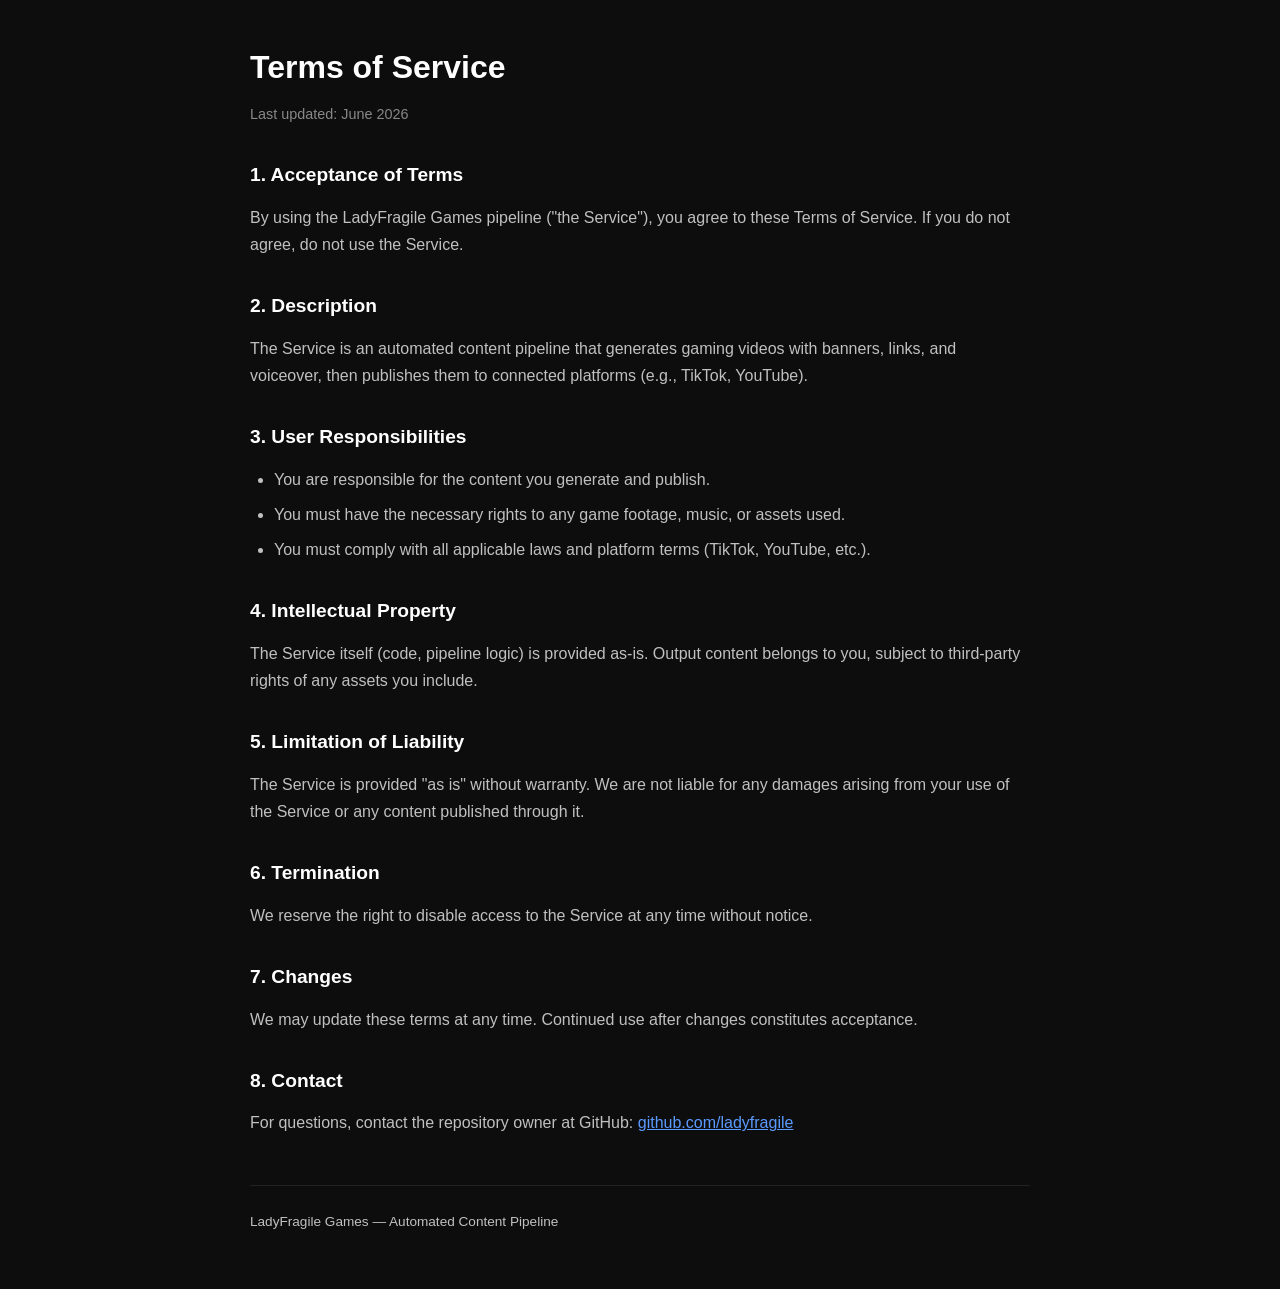
==== index.html @ f2a36dc0 "Initial commit - Terms of Service & Privacy Policy" ====
<!DOCTYPE html>
<html lang="en">
<head>
  <meta charset="UTF-8">
  <meta name="viewport" content="width=device-width, initial-scale=1">
  <title>Terms of Service — LadyFragile Games</title>
  <style>
    * { margin: 0; padding: 0; box-sizing: border-box; }
    body { font-family: -apple-system, BlinkMacSystemFont, 'Segoe UI', Roboto, sans-serif; color: #e0e0e0; background: #0d0d0d; line-height: 1.7; padding: 40px 20px; }
    .container { max-width: 780px; margin: 0 auto; }
    h1 { font-size: 2rem; font-weight: 700; margin-bottom: 8px; color: #fff; }
    .date { color: #888; font-size: 0.9rem; margin-bottom: 32px; }
    h2 { font-size: 1.2rem; font-weight: 600; margin-top: 32px; margin-bottom: 12px; color: #fff; }
    p { margin-bottom: 16px; color: #c0c0c0; }
    ul { margin: 12px 0 20px 24px; color: #c0c0c0; }
    li { margin-bottom: 8px; }
    strong { color: #e0e0e0; }
    a { color: #5b9aff; }
    .footer { margin-top: 48px; padding-top: 24px; border-top: 1px solid #222; font-size: 0.85rem; color: #666; }
  </style>
</head>
<body>
<div class="container">
  <h1>Terms of Service</h1>
  <p class="date">Last updated: June 2026</p>

  <h2>1. Acceptance of Terms</h2>
  <p>By using the LadyFragile Games pipeline ("the Service"), you agree to these Terms of Service. If you do not agree, do not use the Service.</p>

  <h2>2. Description</h2>
  <p>The Service is an automated content pipeline that generates gaming videos with banners, links, and voiceover, then publishes them to connected platforms (e.g., TikTok, YouTube).</p>

  <h2>3. User Responsibilities</h2>
  <ul>
    <li>You are responsible for the content you generate and publish.</li>
    <li>You must have the necessary rights to any game footage, music, or assets used.</li>
    <li>You must comply with all applicable laws and platform terms (TikTok, YouTube, etc.).</li>
  </ul>

  <h2>4. Intellectual Property</h2>
  <p>The Service itself (code, pipeline logic) is provided as-is. Output content belongs to you, subject to third-party rights of any assets you include.</p>

  <h2>5. Limitation of Liability</h2>
  <p>The Service is provided "as is" without warranty. We are not liable for any damages arising from your use of the Service or any content published through it.</p>

  <h2>6. Termination</h2>
  <p>We reserve the right to disable access to the Service at any time without notice.</p>

  <h2>7. Changes</h2>
  <p>We may update these terms at any time. Continued use after changes constitutes acceptance.</p>

  <h2>8. Contact</h2>
  <p>For questions, contact the repository owner at GitHub: <a href="https://github.com/ladyfragile" target="_blank">github.com/ladyfragile</a></p>

  <div class="footer">
    <p>LadyFragile Games — Automated Content Pipeline</p>
  </div>
</div>
</body>
</html>
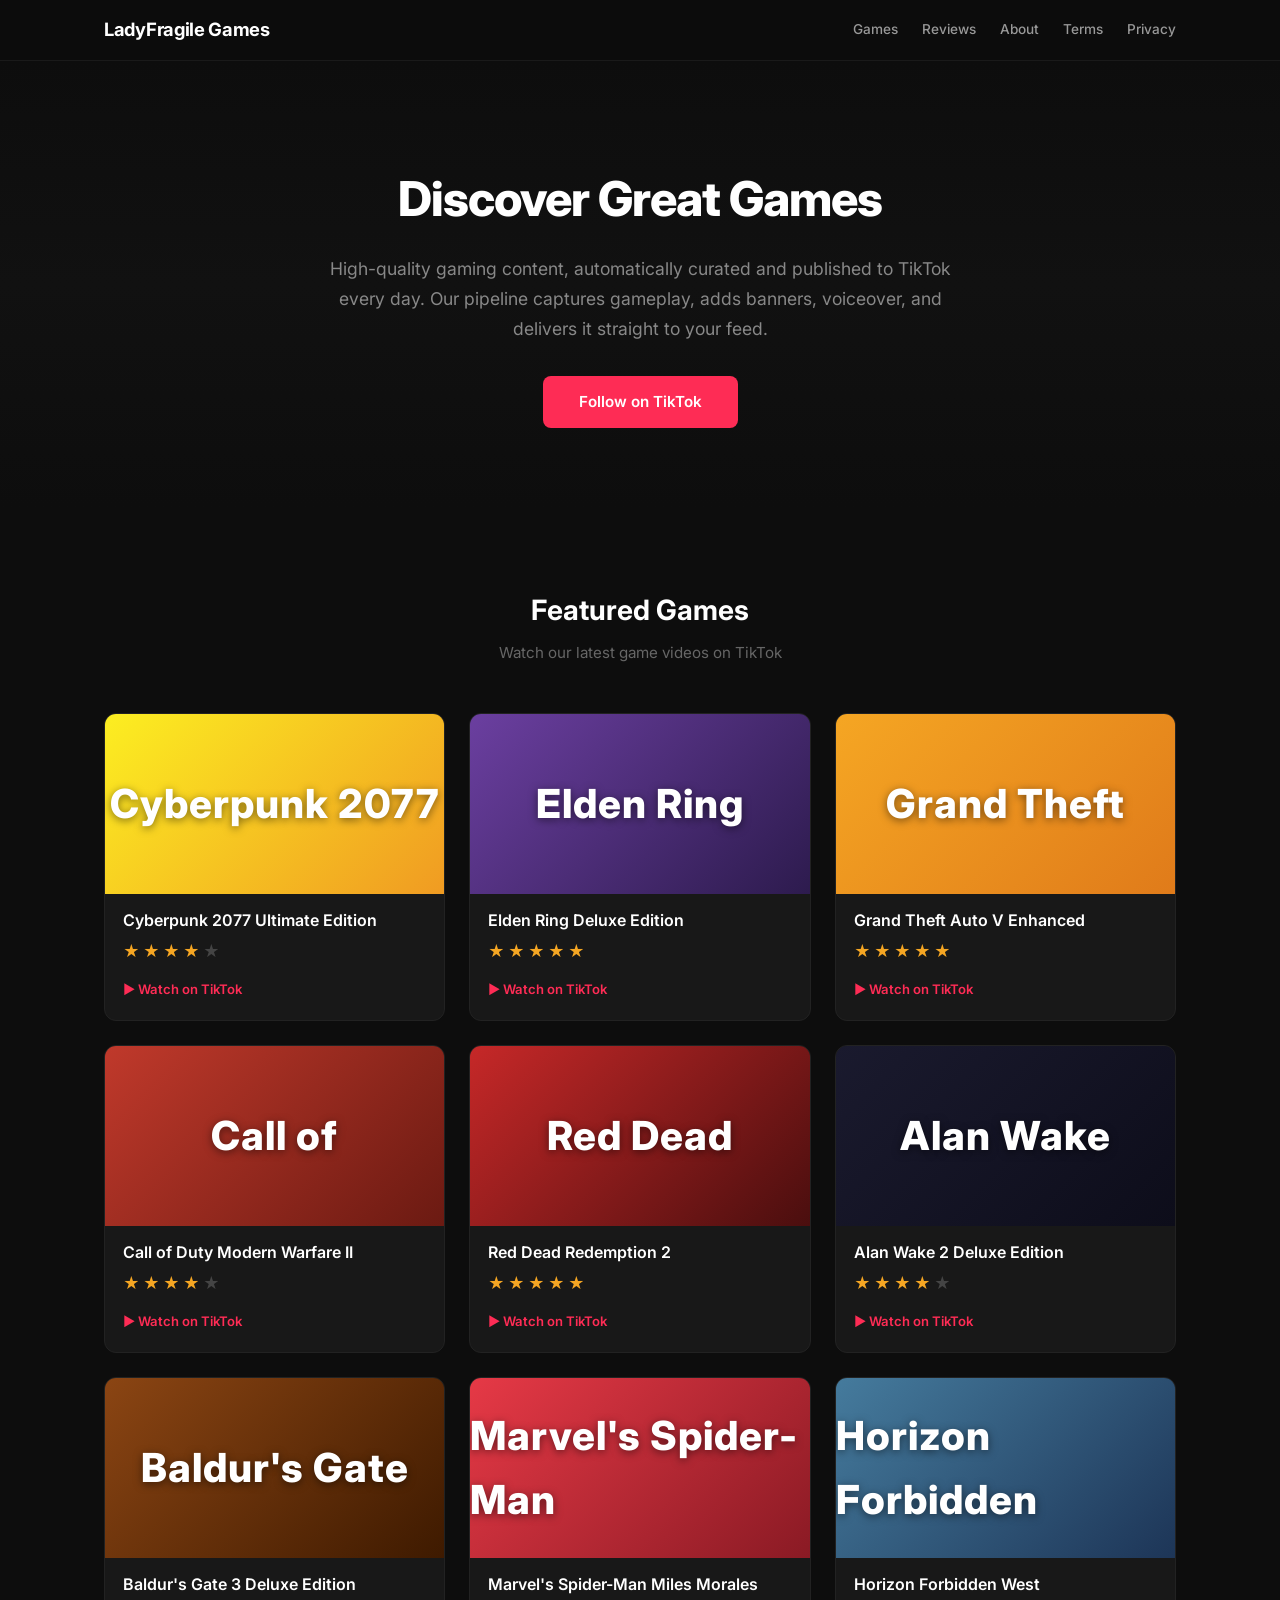
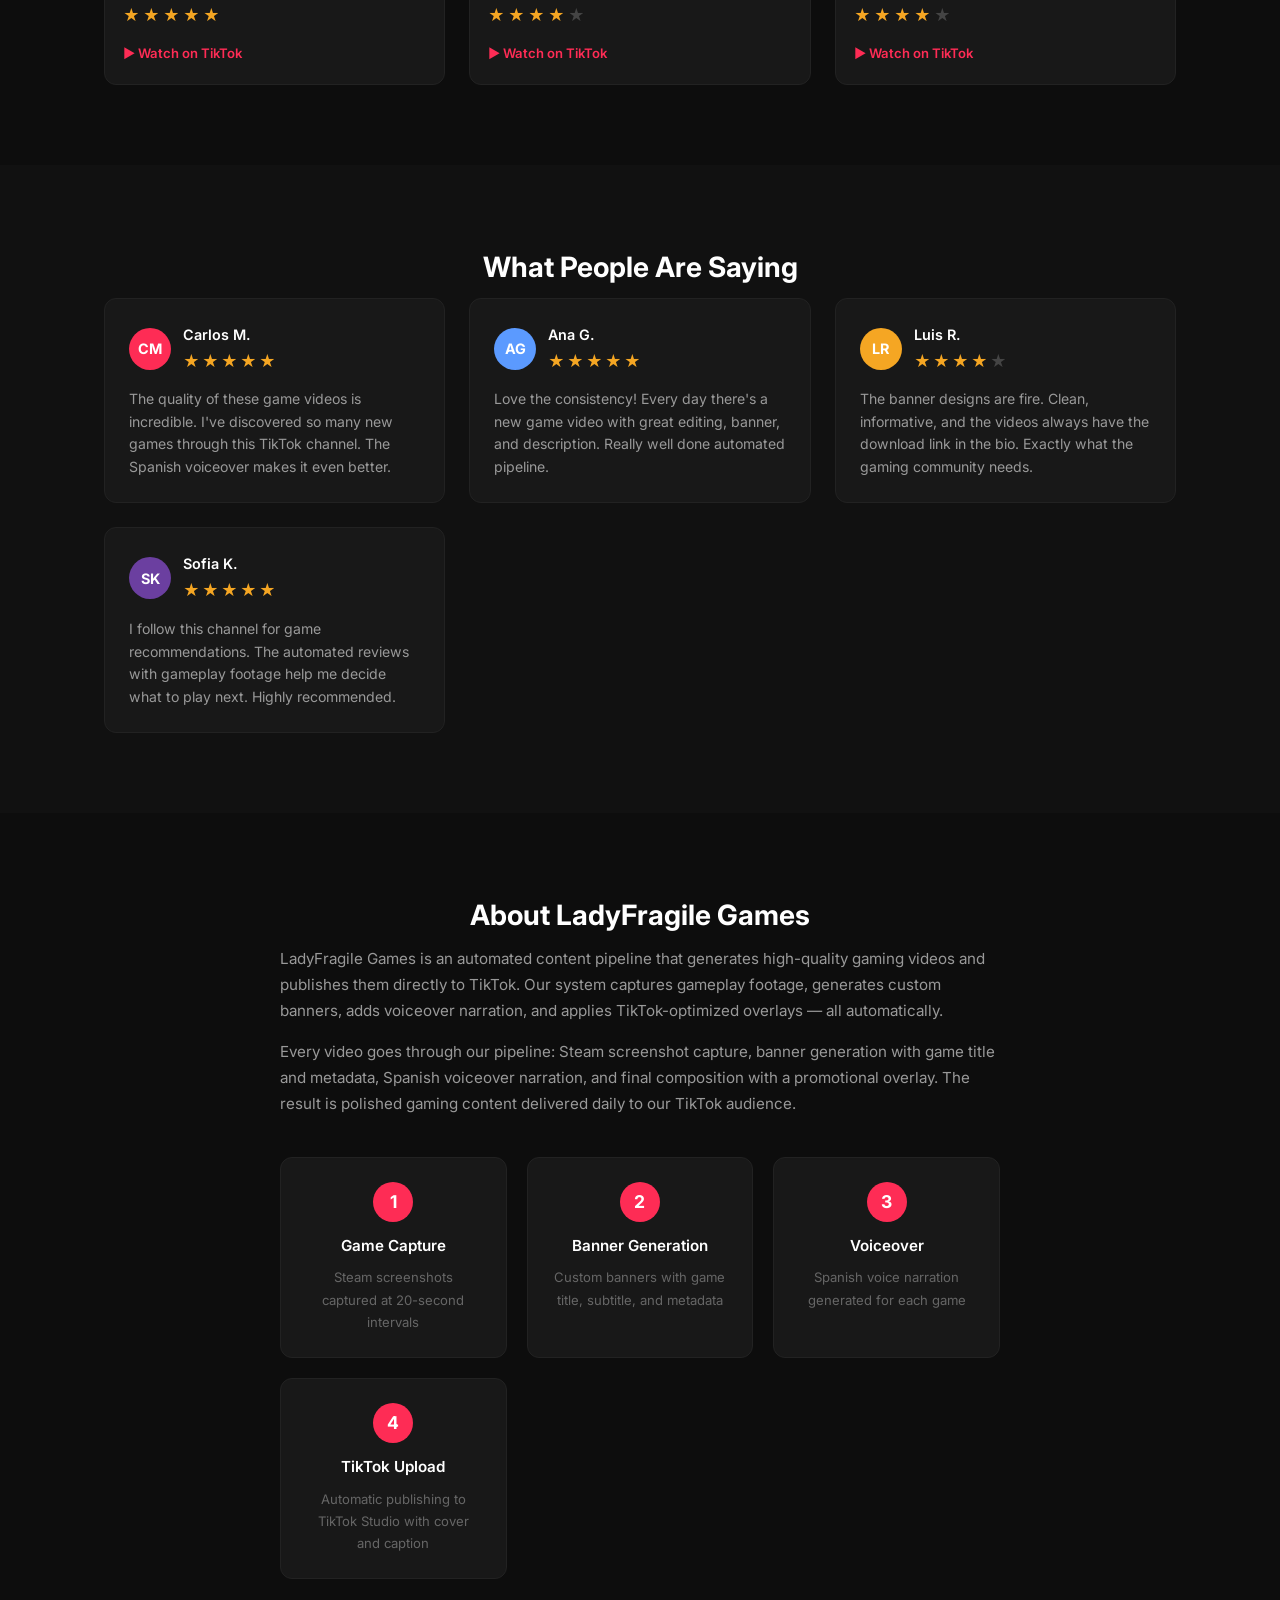
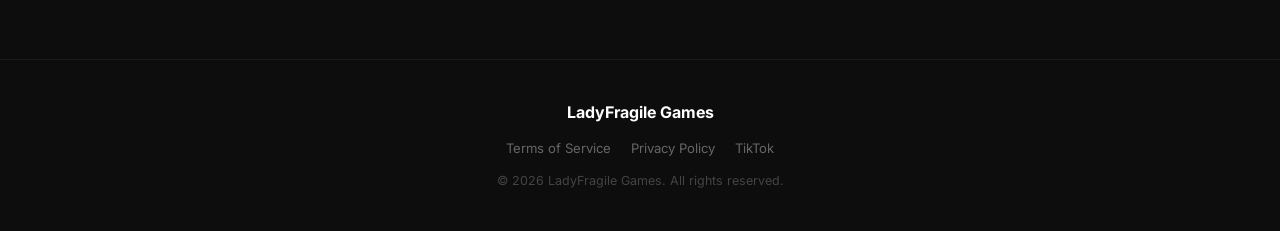
==== commit cfa9b17b: "Add homepage with games grid, reviews, and about section - Move Terms of Service to /terms/index.htm" ====
--- a/index.html
+++ b/index.html
@@ -3,58 +3,113 @@
 <head>
   <meta charset="UTF-8">
   <meta name="viewport" content="width=device-width, initial-scale=1">
-  <title>Terms of Service — LadyFragile Games</title>
-  <style>
-    * { margin: 0; padding: 0; box-sizing: border-box; }
-    body { font-family: -apple-system, BlinkMacSystemFont, 'Segoe UI', Roboto, sans-serif; color: #e0e0e0; background: #0d0d0d; line-height: 1.7; padding: 40px 20px; }
-    .container { max-width: 780px; margin: 0 auto; }
-    h1 { font-size: 2rem; font-weight: 700; margin-bottom: 8px; color: #fff; }
-    .date { color: #888; font-size: 0.9rem; margin-bottom: 32px; }
-    h2 { font-size: 1.2rem; font-weight: 600; margin-top: 32px; margin-bottom: 12px; color: #fff; }
-    p { margin-bottom: 16px; color: #c0c0c0; }
-    ul { margin: 12px 0 20px 24px; color: #c0c0c0; }
-    li { margin-bottom: 8px; }
-    strong { color: #e0e0e0; }
-    a { color: #5b9aff; }
-    .footer { margin-top: 48px; padding-top: 24px; border-top: 1px solid #222; font-size: 0.85rem; color: #666; }
-  </style>
+  <title>LadyFragile Games — Discover Great Games</title>
+  <link rel="preconnect" href="https://fonts.googleapis.com">
+  <link rel="preconnect" href="https://fonts.gstatic.com" crossorigin>
+  <link href="https://fonts.googleapis.com/css2?family=Inter:wght@400;500;600;700;800&display=swap" rel="stylesheet">
+  <link rel="stylesheet" href="css/style.css">
 </head>
 <body>
-<div class="container">
-  <h1>Terms of Service</h1>
-  <p class="date">Last updated: June 2026</p>
 
-  <h2>1. Acceptance of Terms</h2>
-  <p>By using the LadyFragile Games pipeline ("the Service"), you agree to these Terms of Service. If you do not agree, do not use the Service.</p>
+  <!-- HEADER -->
+  <header class="header">
+    <div class="container header-inner">
+      <a href="/" class="logo">LadyFragile Games</a>
+      <nav class="nav">
+        <a href="#games">Games</a>
+        <a href="#reviews">Reviews</a>
+        <a href="#about">About</a>
+        <a href="terms/">Terms</a>
+        <a href="privacy">Privacy</a>
+      </nav>
+    </div>
+  </header>
 
-  <h2>2. Description</h2>
-  <p>The Service is an automated content pipeline that generates gaming videos with banners, links, and voiceover, then publishes them to connected platforms (e.g., TikTok, YouTube).</p>
+  <!-- HERO -->
+  <section class="hero">
+    <div class="container hero-inner">
+      <h1>Discover Great Games</h1>
+      <p class="hero-sub">
+        High-quality gaming content, automatically curated and published to TikTok every day.
+        Our pipeline captures gameplay, adds banners, voiceover, and delivers it straight to your feed.
+      </p>
+      <a href="https://www.tiktok.com/@ladyfragile" class="btn" target="_blank">Follow on TikTok</a>
+    </div>
+  </section>
 
-  <h2>3. User Responsibilities</h2>
-  <ul>
-    <li>You are responsible for the content you generate and publish.</li>
-    <li>You must have the necessary rights to any game footage, music, or assets used.</li>
-    <li>You must comply with all applicable laws and platform terms (TikTok, YouTube, etc.).</li>
-  </ul>
+  <!-- GAMES GRID -->
+  <section id="games" class="section">
+    <div class="container">
+      <h2 class="section-title">Featured Games</h2>
+      <p class="section-desc">Watch our latest game videos on TikTok</p>
+      <div class="games-grid" id="gamesGrid">
+      </div>
+    </div>
+  </section>
 
-  <h2>4. Intellectual Property</h2>
-  <p>The Service itself (code, pipeline logic) is provided as-is. Output content belongs to you, subject to third-party rights of any assets you include.</p>
+  <!-- REVIEWS -->
+  <section id="reviews" class="section section-dark">
+    <div class="container">
+      <h2 class="section-title">What People Are Saying</h2>
+      <div class="reviews-grid" id="reviewsGrid">
+      </div>
+    </div>
+  </section>
 
-  <h2>5. Limitation of Liability</h2>
-  <p>The Service is provided "as is" without warranty. We are not liable for any damages arising from your use of the Service or any content published through it.</p>
+  <!-- ABOUT -->
+  <section id="about" class="section">
+    <div class="container">
+      <h2 class="section-title">About LadyFragile Games</h2>
+      <div class="about-content">
+        <p>
+          LadyFragile Games is an automated content pipeline that generates high-quality gaming videos
+          and publishes them directly to TikTok. Our system captures gameplay footage, generates custom
+          banners, adds voiceover narration, and applies TikTok-optimized overlays — all automatically.
+        </p>
+        <p>
+          Every video goes through our pipeline: Steam screenshot capture, banner generation with game
+          title and metadata, Spanish voiceover narration, and final composition with a promotional
+          overlay. The result is polished gaming content delivered daily to our TikTok audience.
+        </p>
+        <div class="about-steps">
+          <div class="step">
+            <div class="step-num">1</div>
+            <h3>Game Capture</h3>
+            <p>Steam screenshots captured at 20-second intervals</p>
+          </div>
+          <div class="step">
+            <div class="step-num">2</div>
+            <h3>Banner Generation</h3>
+            <p>Custom banners with game title, subtitle, and metadata</p>
+          </div>
+          <div class="step">
+            <div class="step-num">3</div>
+            <h3>Voiceover</h3>
+            <p>Spanish voice narration generated for each game</p>
+          </div>
+          <div class="step">
+            <div class="step-num">4</div>
+            <h3>TikTok Upload</h3>
+            <p>Automatic publishing to TikTok Studio with cover and caption</p>
+          </div>
+        </div>
+      </div>
+    </div>
+  </section>
 
-  <h2>6. Termination</h2>
-  <p>We reserve the right to disable access to the Service at any time without notice.</p>
+  <!-- FOOTER -->
+  <footer class="footer">
+    <div class="container footer-inner">
+      <div class="footer-brand">LadyFragile Games</div>
+      <div class="footer-links">
+        <a href="terms/">Terms of Service</a>
+        <a href="privacy">Privacy Policy</a>
+        <a href="https://www.tiktok.com/@ladyfragile" target="_blank">TikTok</a>
+      </div>
+      <div class="footer-copy">&copy; 2026 LadyFragile Games. All rights reserved.</div>
+    </div>
+  </footer>
 
-  <h2>7. Changes</h2>
-  <p>We may update these terms at any time. Continued use after changes constitutes acceptance.</p>
-
-  <h2>8. Contact</h2>
-  <p>For questions, contact the repository owner at GitHub: <a href="https://github.com/ladyfragile" target="_blank">github.com/ladyfragile</a></p>
-
-  <div class="footer">
-    <p>LadyFragile Games — Automated Content Pipeline</p>
-  </div>
-</div>
+  <script src="js/main.js"></script>
 </body>
 </html>
--- a/css/style.css
+++ b/css/style.css
@@ -0,0 +1,282 @@
+* { margin: 0; padding: 0; box-sizing: border-box; }
+html { scroll-behavior: smooth; }
+body {
+  font-family: 'Inter', -apple-system, BlinkMacSystemFont, 'Segoe UI', Roboto, sans-serif;
+  color: #e0e0e0;
+  background: #0d0d0d;
+  line-height: 1.6;
+}
+a { color: #fe2c55; text-decoration: none; transition: color .2s; }
+a:hover { color: #ff6b8a; }
+.container {
+  max-width: 1120px;
+  margin: 0 auto;
+  padding: 0 24px;
+}
+
+/* HEADER */
+.header {
+  position: sticky;
+  top: 0;
+  z-index: 100;
+  background: #0d0d0dcc;
+  backdrop-filter: blur(12px);
+  border-bottom: 1px solid #1a1a1a;
+}
+.header-inner {
+  display: flex;
+  align-items: center;
+  justify-content: space-between;
+  height: 60px;
+}
+.logo {
+  font-size: 1.15rem;
+  font-weight: 700;
+  color: #fff;
+  letter-spacing: -0.3px;
+}
+.logo:hover { color: #fe2c55; }
+.nav { display: flex; gap: 24px; }
+.nav a {
+  font-size: .85rem;
+  font-weight: 500;
+  color: #999;
+  transition: color .2s;
+}
+.nav a:hover { color: #fff; }
+
+/* HERO */
+.hero {
+  padding: 100px 0 80px;
+  text-align: center;
+  background: linear-gradient(180deg, #0d0d0d 0%, #111 50%, #0d0d0d 100%);
+}
+.hero-inner { max-width: 680px; }
+.hero h1 {
+  font-size: 3rem;
+  font-weight: 800;
+  color: #fff;
+  letter-spacing: -1px;
+  margin-bottom: 16px;
+}
+.hero-sub {
+  font-size: 1.1rem;
+  color: #888;
+  margin-bottom: 32px;
+  line-height: 1.7;
+}
+.btn {
+  display: inline-block;
+  padding: 14px 36px;
+  border-radius: 8px;
+  background: #fe2c55;
+  color: #fff;
+  font-weight: 600;
+  font-size: .95rem;
+  transition: background .2s, transform .15s;
+}
+.btn:hover {
+  background: #e01e45;
+  color: #fff;
+  transform: translateY(-1px);
+}
+
+/* SECTIONS */
+.section {
+  padding: 80px 0;
+}
+.section-dark {
+  background: #111;
+}
+.section-title {
+  font-size: 1.75rem;
+  font-weight: 700;
+  color: #fff;
+  text-align: center;
+  margin-bottom: 8px;
+}
+.section-desc {
+  text-align: center;
+  color: #666;
+  margin-bottom: 48px;
+  font-size: .95rem;
+}
+
+/* GAMES GRID */
+.games-grid {
+  display: grid;
+  grid-template-columns: repeat(auto-fill, minmax(300px, 1fr));
+  gap: 24px;
+}
+.game-card {
+  background: #181818;
+  border-radius: 12px;
+  overflow: hidden;
+  border: 1px solid #222;
+  transition: border-color .2s, transform .2s;
+}
+.game-card:hover {
+  border-color: #333;
+  transform: translateY(-2px);
+}
+.game-thumb {
+  width: 100%;
+  height: 180px;
+  object-fit: cover;
+  display: block;
+  background: #222;
+}
+.game-thumb-placeholder {
+  width: 100%;
+  height: 180px;
+  display: flex;
+  align-items: center;
+  justify-content: center;
+  font-size: 2.5rem;
+  font-weight: 800;
+  color: #fff;
+  letter-spacing: 1px;
+}
+.game-info {
+  padding: 16px 18px 18px;
+}
+.game-name {
+  font-size: 1rem;
+  font-weight: 600;
+  color: #fff;
+  margin-bottom: 8px;
+  line-height: 1.3;
+}
+.game-stars {
+  display: flex;
+  gap: 3px;
+  margin-bottom: 12px;
+}
+.star {
+  font-size: 1rem;
+  color: #444;
+  transition: color .2s;
+}
+.star.active { color: #f5a623; }
+.game-link {
+  display: inline-flex;
+  align-items: center;
+  gap: 6px;
+  font-size: .82rem;
+  font-weight: 600;
+  color: #fe2c55;
+  transition: color .2s;
+}
+.game-link:hover { color: #ff6b8a; }
+
+/* REVIEWS */
+.reviews-grid {
+  display: grid;
+  grid-template-columns: repeat(auto-fill, minmax(300px, 1fr));
+  gap: 24px;
+}
+.review-card {
+  background: #181818;
+  border-radius: 12px;
+  padding: 24px;
+  border: 1px solid #222;
+}
+.review-header {
+  display: flex;
+  align-items: center;
+  gap: 12px;
+  margin-bottom: 14px;
+}
+.review-avatar {
+  width: 42px;
+  height: 42px;
+  border-radius: 50%;
+  display: flex;
+  align-items: center;
+  justify-content: center;
+  font-weight: 700;
+  font-size: .9rem;
+  color: #fff;
+  flex-shrink: 0;
+}
+.review-author { font-weight: 600; color: #fff; font-size: .9rem; }
+.review-stars { display: flex; gap: 2px; margin-top: 3px; }
+.review-text {
+  color: #999;
+  font-size: .88rem;
+  line-height: 1.6;
+}
+
+/* ABOUT */
+.about-content {
+  max-width: 720px;
+  margin: 0 auto;
+}
+.about-content p {
+  color: #999;
+  margin-bottom: 16px;
+  font-size: .95rem;
+  line-height: 1.7;
+}
+.about-steps {
+  display: grid;
+  grid-template-columns: repeat(auto-fill, minmax(220px, 1fr));
+  gap: 20px;
+  margin-top: 40px;
+}
+.step {
+  background: #181818;
+  border-radius: 12px;
+  padding: 24px;
+  text-align: center;
+  border: 1px solid #222;
+}
+.step-num {
+  width: 40px;
+  height: 40px;
+  border-radius: 50%;
+  background: #fe2c55;
+  color: #fff;
+  font-weight: 700;
+  font-size: 1.1rem;
+  display: flex;
+  align-items: center;
+  justify-content: center;
+  margin: 0 auto 12px;
+}
+.step h3 {
+  font-size: .95rem;
+  font-weight: 600;
+  color: #fff;
+  margin-bottom: 8px;
+}
+.step p {
+  font-size: .82rem;
+  color: #666;
+  margin-bottom: 0;
+}
+
+/* FOOTER */
+.footer {
+  padding: 40px 0;
+  border-top: 1px solid #1a1a1a;
+  text-align: center;
+}
+.footer-inner { display: flex; flex-direction: column; align-items: center; gap: 12px; }
+.footer-brand { font-weight: 700; color: #fff; font-size: 1rem; }
+.footer-links { display: flex; gap: 20px; }
+.footer-links a { font-size: .82rem; color: #666; }
+.footer-links a:hover { color: #fe2c55; }
+.footer-copy { font-size: .78rem; color: #444; }
+
+/* RESPONSIVE */
+@media (max-width: 640px) {
+  .hero { padding: 60px 0 50px; }
+  .hero h1 { font-size: 2rem; }
+  .hero-sub { font-size: .95rem; }
+  .nav { gap: 14px; }
+  .nav a { font-size: .78rem; }
+  .games-grid { grid-template-columns: 1fr; }
+  .reviews-grid { grid-template-columns: 1fr; }
+  .about-steps { grid-template-columns: 1fr 1fr; }
+}
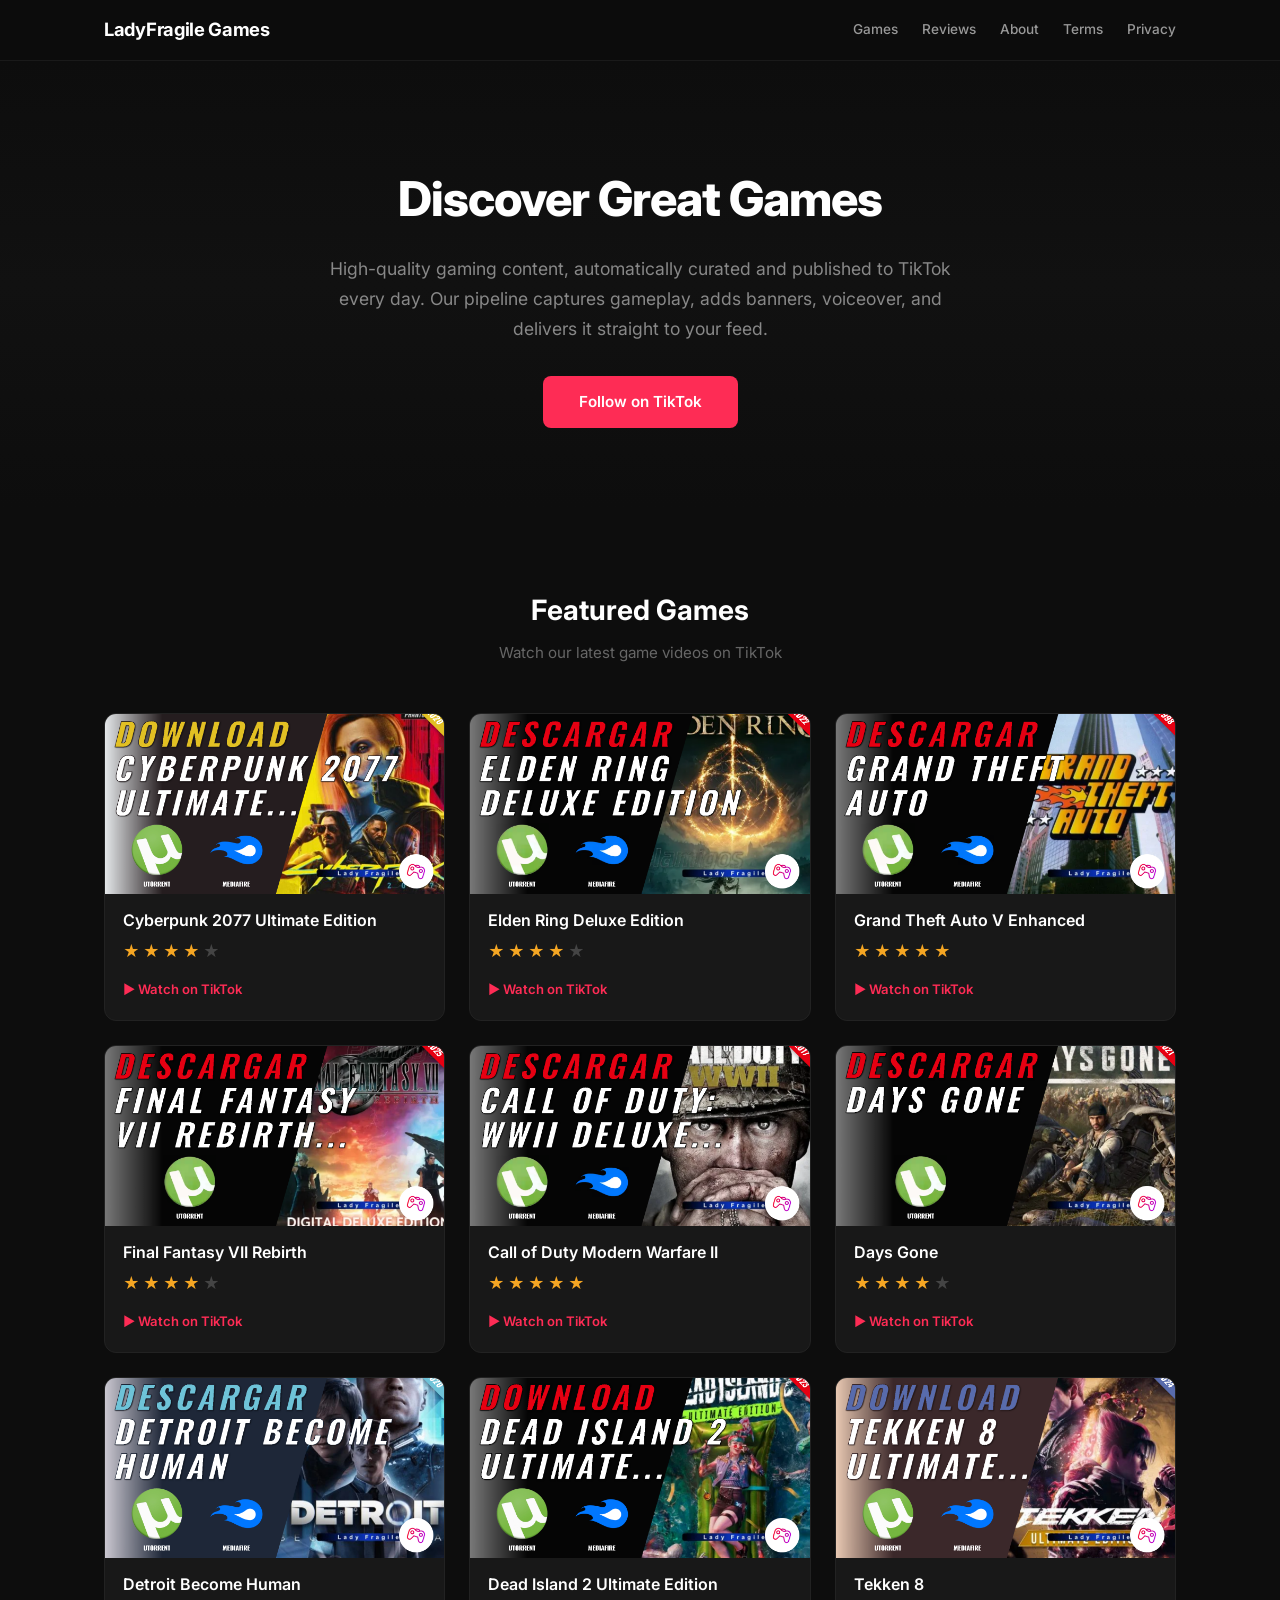
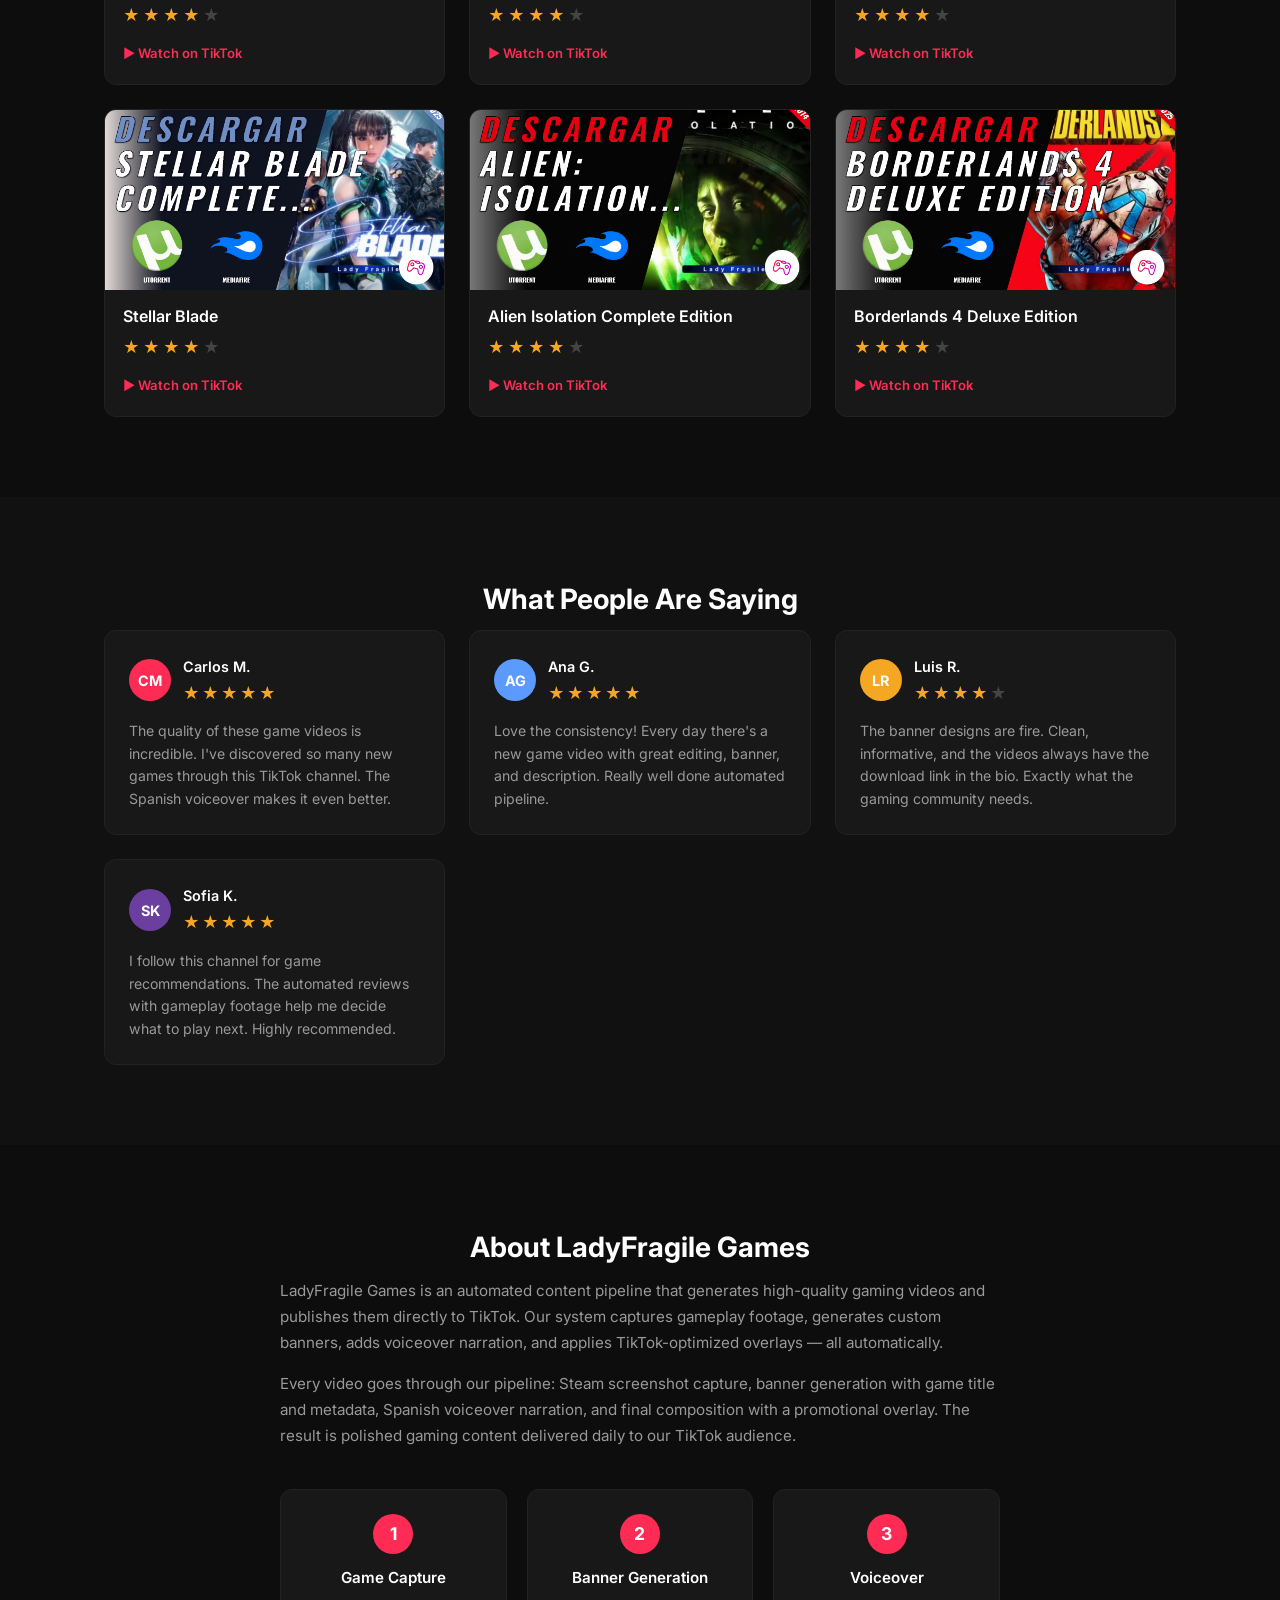
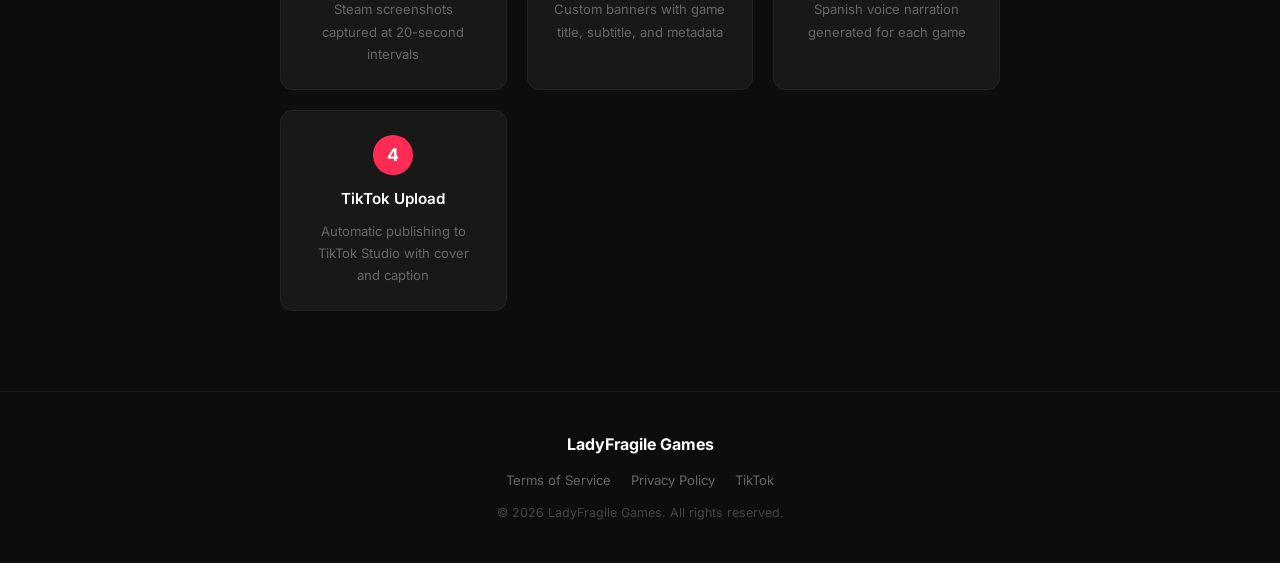
==== commit 8bea7222: "Add game banners, .nojekyll, fix TikTok link - Add .nojekyll to fix GitHub Pages Jekyll build error " ====
--- a/index.html
+++ b/index.html
@@ -33,7 +33,7 @@
         High-quality gaming content, automatically curated and published to TikTok every day.
         Our pipeline captures gameplay, adds banners, voiceover, and delivers it straight to your feed.
       </p>
-      <a href="https://www.tiktok.com/@ladyfragile" class="btn" target="_blank">Follow on TikTok</a>
+      <a href="https://www.tiktok.com/@ladyfragile1" class="btn" target="_blank">Follow on TikTok</a>
     </div>
   </section>
 
@@ -104,7 +104,7 @@
       <div class="footer-links">
         <a href="terms/">Terms of Service</a>
         <a href="privacy">Privacy Policy</a>
-        <a href="https://www.tiktok.com/@ladyfragile" target="_blank">TikTok</a>
+        <a href="https://www.tiktok.com/@ladyfragile1" target="_blank">TikTok</a>
       </div>
       <div class="footer-copy">&copy; 2026 LadyFragile Games. All rights reserved.</div>
     </div>
--- a/css/style.css
+++ b/css/style.css
@@ -107,6 +107,11 @@
   display: grid;
   grid-template-columns: repeat(auto-fill, minmax(300px, 1fr));
   gap: 24px;
+}
+.game-card-link {
+  text-decoration: none;
+  color: inherit;
+  display: block;
 }
 .game-card {
   background: #181818;
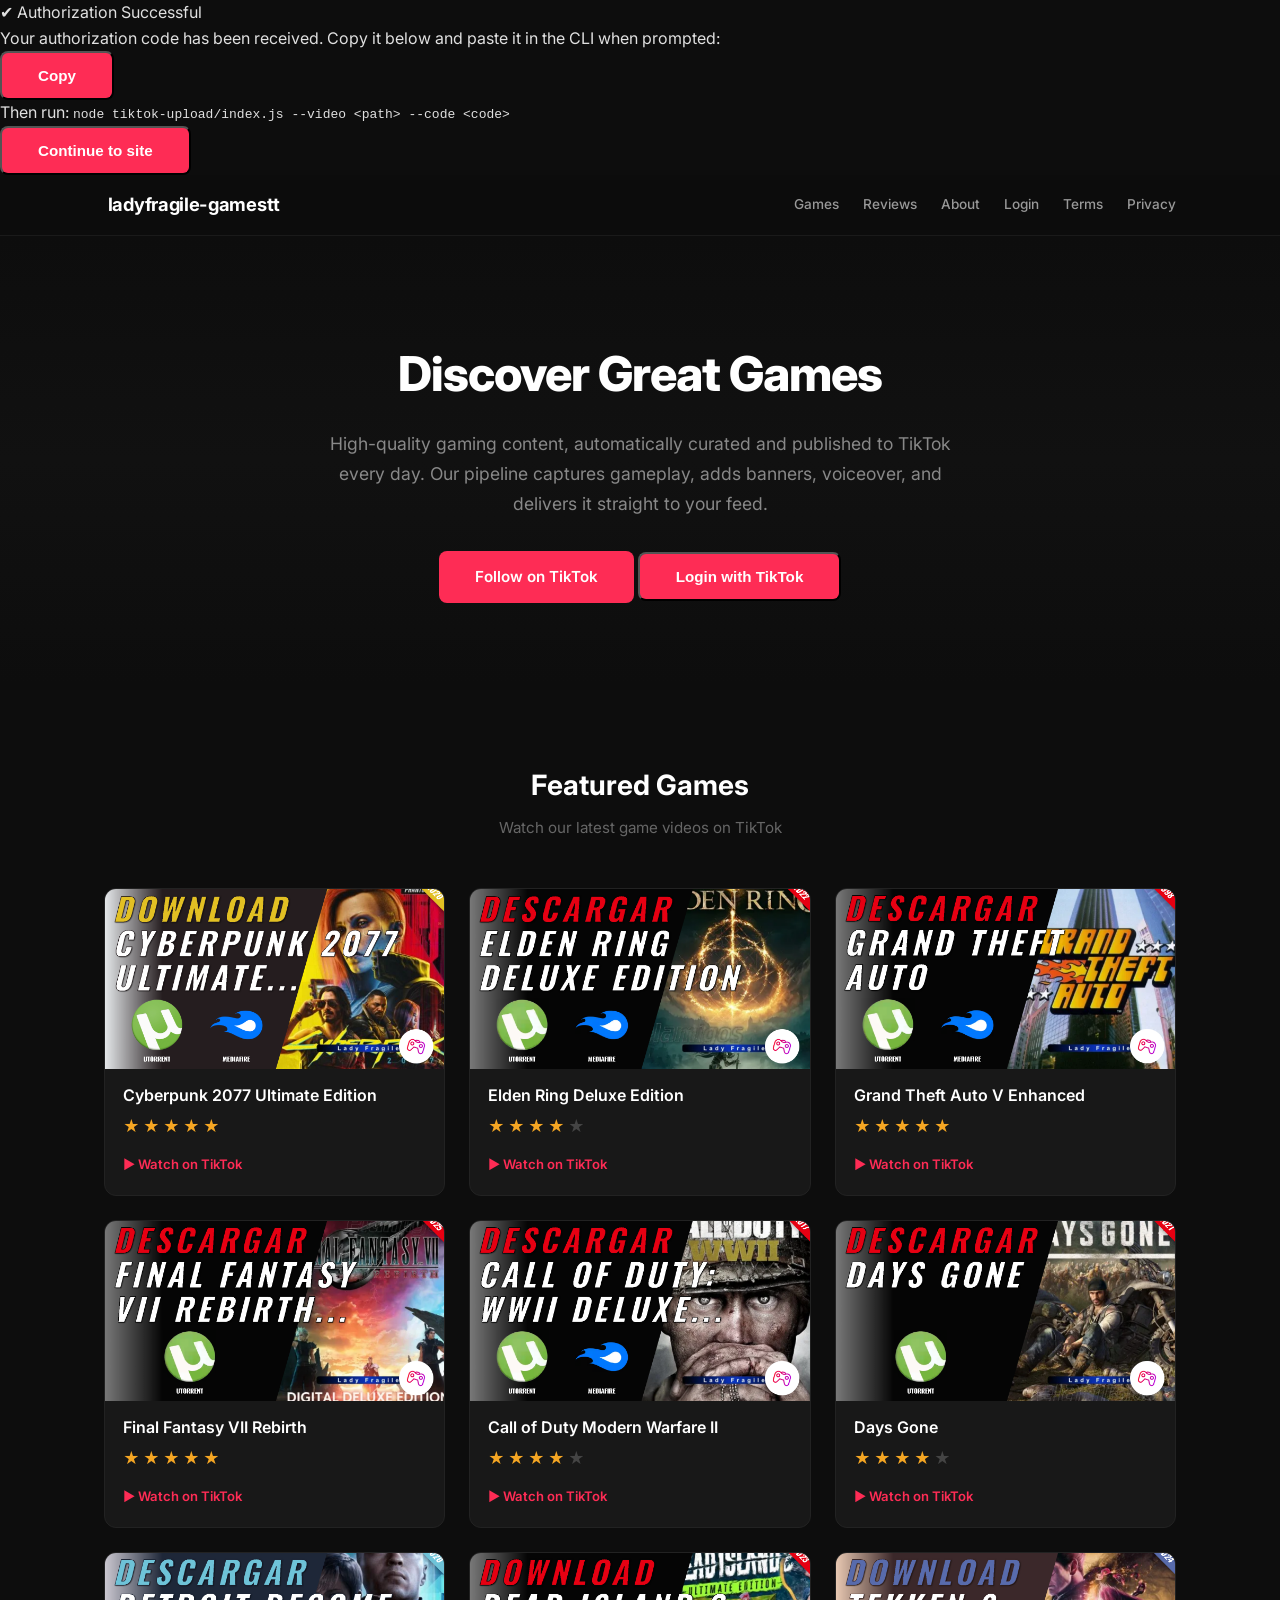
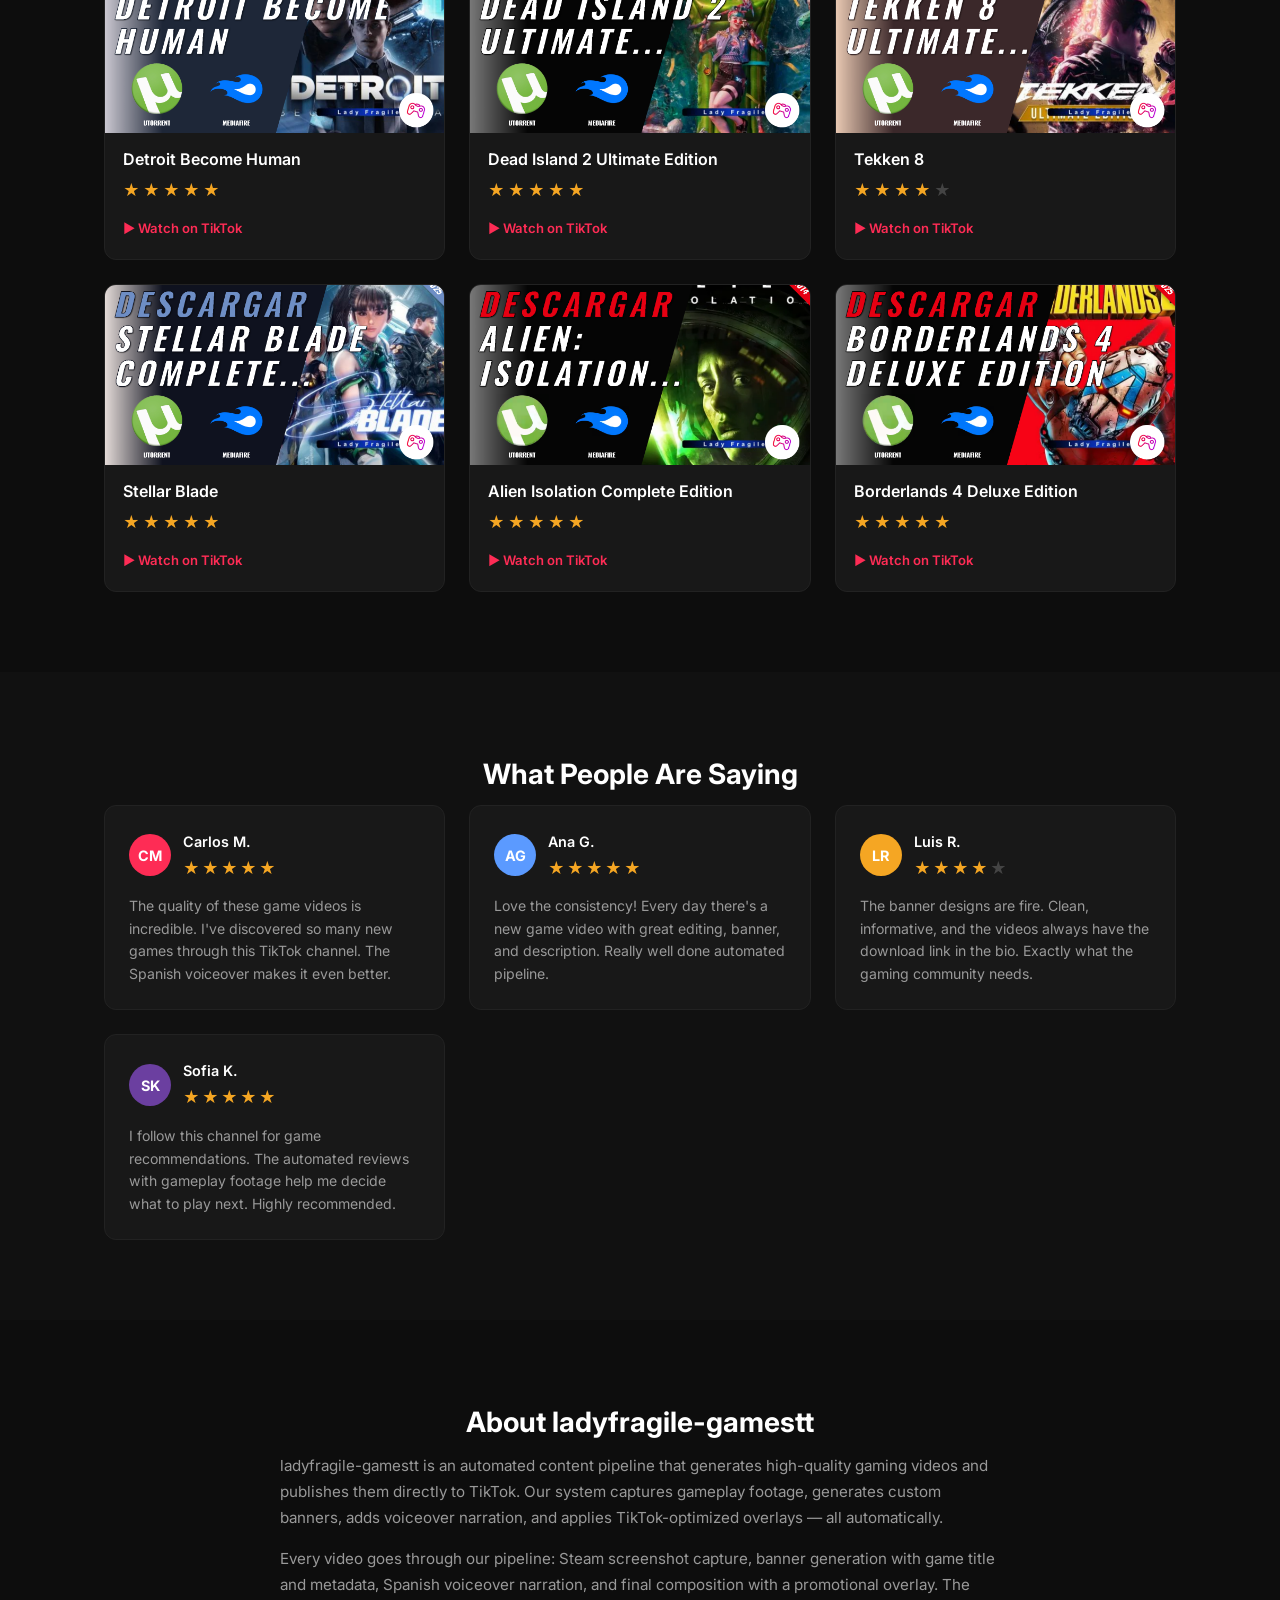
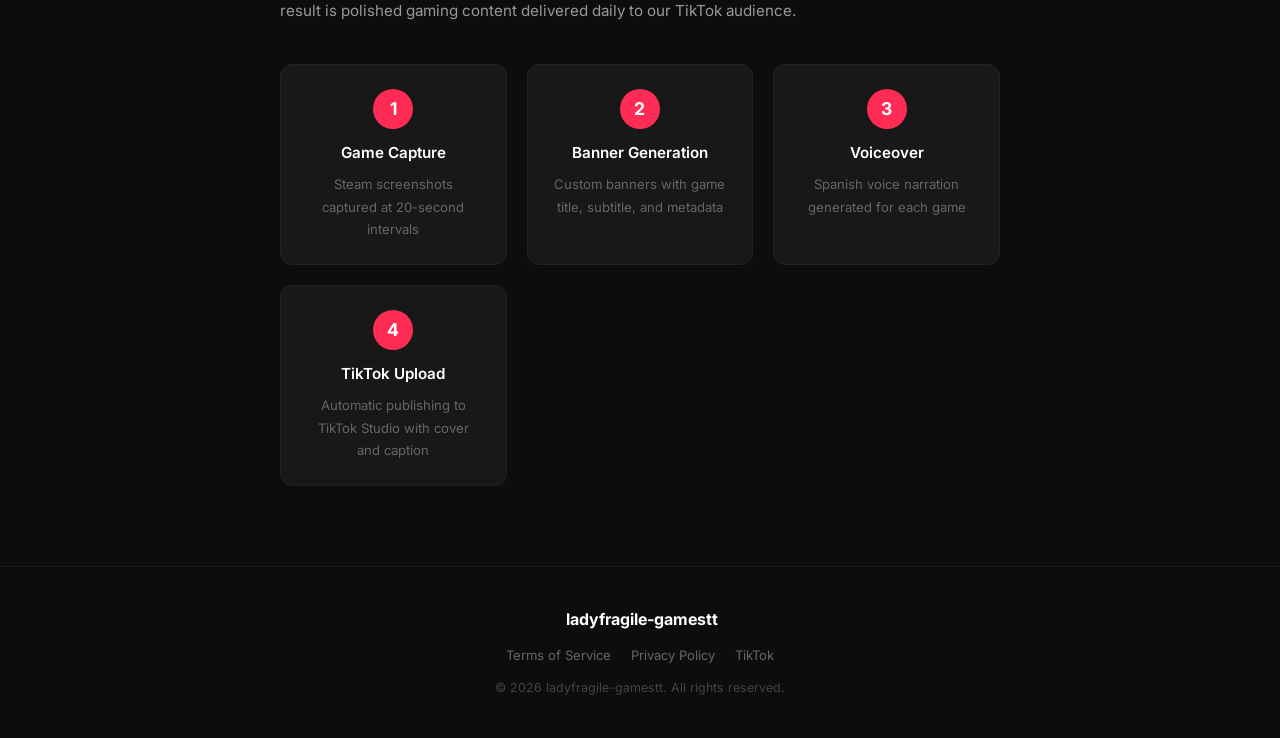
==== commit 4030033c: "Update favicon references to use icon.png across HTML files" ====
--- a/index.html
+++ b/index.html
@@ -3,7 +3,8 @@
 <head>
   <meta charset="UTF-8">
   <meta name="viewport" content="width=device-width, initial-scale=1">
-  <title>LadyFragile Games — Discover Great Games</title>
+  <title>ladyfragile-gamestt</title>
+  <link rel="icon" href="icon.png" type="image/png">
   <link rel="preconnect" href="https://fonts.googleapis.com">
   <link rel="preconnect" href="https://fonts.gstatic.com" crossorigin>
   <link href="https://fonts.googleapis.com/css2?family=Inter:wght@400;500;600;700;800&display=swap" rel="stylesheet">
@@ -11,16 +12,33 @@
 </head>
 <body>
 
+  <div id="oauthCallback" class="oauth-callback hidden">
+    <div class="oauth-callback-inner">
+      <div class="oauth-callback-header">
+        <span class="oauth-callback-icon">&#10004;</span>
+        <span>Authorization Successful</span>
+      </div>
+      <p>Your authorization code has been received. Copy it below and paste it in the CLI when prompted:</p>
+      <div class="oauth-code-box">
+        <code id="oauthCodeDisplay"></code>
+        <button class="btn btn-small" onclick="copyOAuthCode()">Copy</button>
+      </div>
+      <p class="oauth-callback-hint">Then run: <code>node tiktok-upload/index.js --video &lt;path&gt; --code &lt;code&gt;</code></p>
+      <button class="btn" onclick="dismissOAuthCallback()">Continue to site</button>
+    </div>
+  </div>
+
   <!-- HEADER -->
   <header class="header">
     <div class="container header-inner">
-      <a href="/" class="logo">LadyFragile Games</a>
+      <a href="/" class="logo"><img src="icon.png" class="header-icon" alt=""> ladyfragile-gamestt</a>
       <nav class="nav">
         <a href="#games">Games</a>
         <a href="#reviews">Reviews</a>
         <a href="#about">About</a>
-        <a href="terms/">Terms</a>
-        <a href="privacy">Privacy</a>
+        <a href="#" id="loginBtn">Login</a>
+        <a href="terms-of-service/">Terms</a>
+        <a href="privacy-policy">Privacy</a>
       </nav>
     </div>
   </header>
@@ -33,7 +51,10 @@
         High-quality gaming content, automatically curated and published to TikTok every day.
         Our pipeline captures gameplay, adds banners, voiceover, and delivers it straight to your feed.
       </p>
-      <a href="https://www.tiktok.com/@ladyfragile1" class="btn" target="_blank">Follow on TikTok</a>
+      <div class="hero-buttons">
+        <a href="https://www.tiktok.com/@ladyfragile1" class="btn" target="_blank">Follow on TikTok</a>
+        <button class="btn btn-outline" id="heroLoginBtn">Login with TikTok</button>
+      </div>
     </div>
   </section>
 
@@ -59,10 +80,10 @@
   <!-- ABOUT -->
   <section id="about" class="section">
     <div class="container">
-      <h2 class="section-title">About LadyFragile Games</h2>
+      <h2 class="section-title">About ladyfragile-gamestt</h2>
       <div class="about-content">
         <p>
-          LadyFragile Games is an automated content pipeline that generates high-quality gaming videos
+          ladyfragile-gamestt is an automated content pipeline that generates high-quality gaming videos
           and publishes them directly to TikTok. Our system captures gameplay footage, generates custom
           banners, adds voiceover narration, and applies TikTok-optimized overlays — all automatically.
         </p>
@@ -100,16 +121,16 @@
   <!-- FOOTER -->
   <footer class="footer">
     <div class="container footer-inner">
-      <div class="footer-brand">LadyFragile Games</div>
+      <div class="footer-brand"><img src="icon.png" class="header-icon" alt=""> ladyfragile-gamestt</div>
       <div class="footer-links">
-        <a href="terms/">Terms of Service</a>
-        <a href="privacy">Privacy Policy</a>
+        <a href="terms-of-service/">Terms of Service</a>
+        <a href="privacy-policy">Privacy Policy</a>
         <a href="https://www.tiktok.com/@ladyfragile1" target="_blank">TikTok</a>
       </div>
-      <div class="footer-copy">&copy; 2026 LadyFragile Games. All rights reserved.</div>
+      <div class="footer-copy">&copy; 2026 ladyfragile-gamestt. All rights reserved.</div>
     </div>
   </footer>
 
   <script src="js/main.js"></script>
 </body>
-</html>
+</html>
